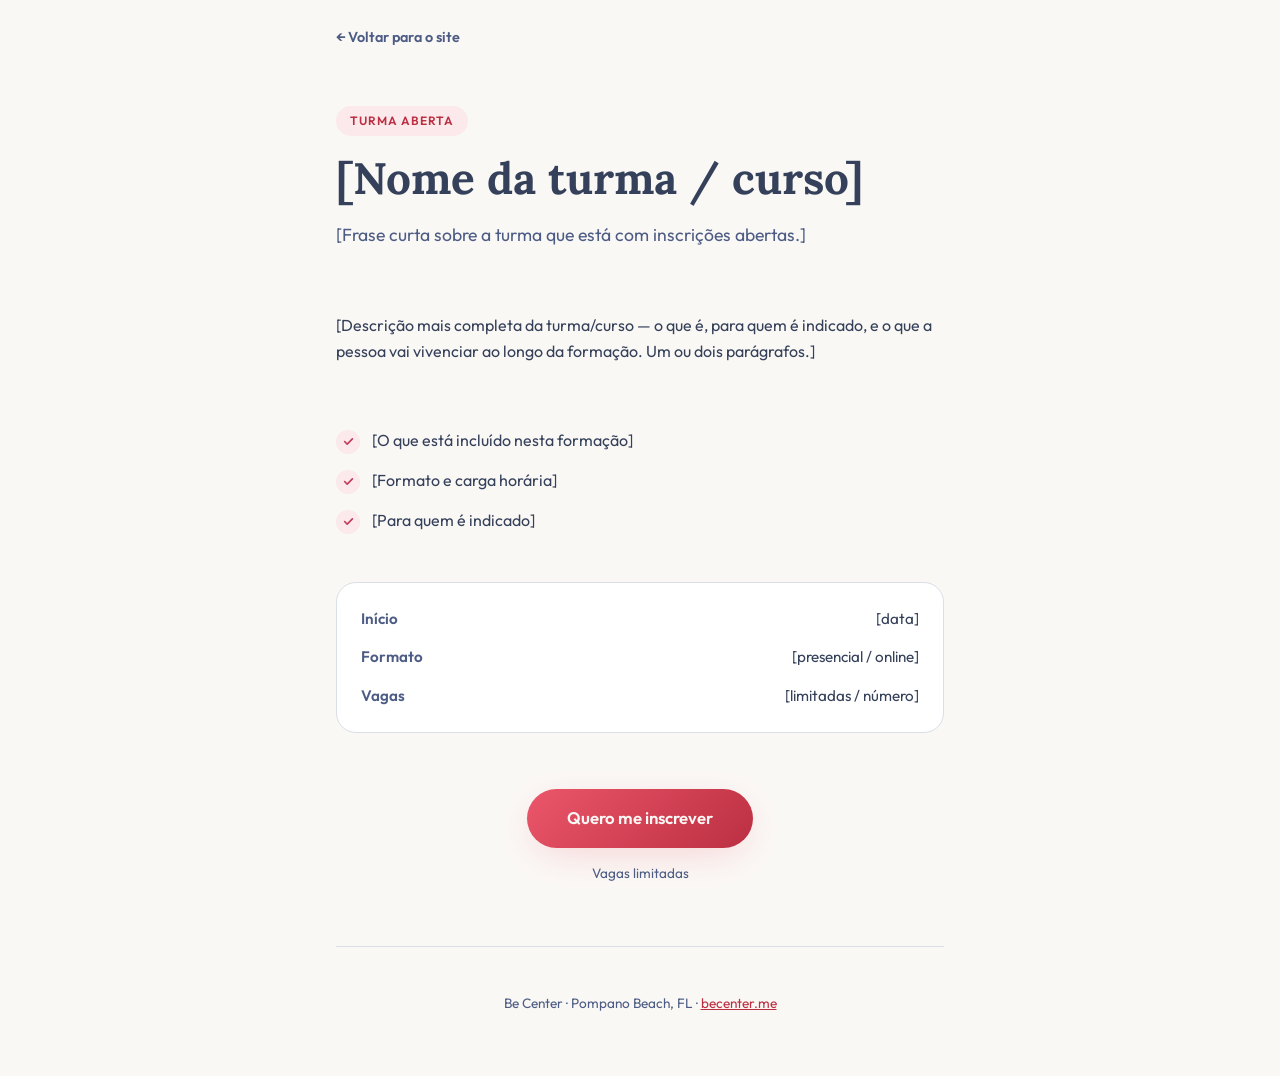
==== cursos/novo-curso/index.html @ d2df6587 "Add files via upload" ====
<!doctype html>
<html lang="pt-BR">
  <head>
    <meta charset="UTF-8" />
    <meta name="viewport" content="width=device-width, initial-scale=1.0" />
    <link rel="icon" href="/favicon.png" type="image/png" />

    <!--
      COURSE LANDING PAGE — placeholder content.
      When real course details arrive, replace every [PLACEHOLDER] below
      (both in the visible content AND in the meta tags — the meta tags
      control how this page looks when shared on WhatsApp/Instagram/etc,
      so they matter as much as the visible text).
    -->

    <title>[Nome da turma / curso] — Be Center</title>
    <meta name="description" content="[Frase curta sobre a turma que está com inscrições abertas.]" />

    <meta property="og:type" content="website" />
    <meta property="og:title" content="[Nome da turma / curso] — Be Center" />
    <meta property="og:description" content="[Frase curta sobre a turma que está com inscrições abertas.]" />
    <meta property="og:image" content="https://becenter.me/assets/logo-becenter-footer-CHUGjHAL.png" />
    <meta property="og:url" content="https://becenter.me/cursos/novo-curso/" />

    <meta name="twitter:card" content="summary_large_image" />
    <meta name="twitter:title" content="[Nome da turma / curso] — Be Center" />
    <meta name="twitter:description" content="[Frase curta sobre a turma que está com inscrições abertas.]" />

    <link rel="preconnect" href="https://fonts.googleapis.com" />
    <link rel="preconnect" href="https://fonts.gstatic.com" crossorigin />
    <link
      href="https://fonts.googleapis.com/css2?family=Lora:ital,wght@0,400;0,500;0,600;1,400;1,500&family=Outfit:wght@300;400;500;600&display=swap"
      rel="stylesheet"
    />
    <link rel="stylesheet" href="/assets/course-landing.css" />
  </head>

  <body>
    <div class="cl-container">
      <header class="cl-header">
        <a class="cl-back" href="/">← Voltar para o site</a>
      </header>

      <section class="cl-hero">
        <span class="cl-eyebrow">Turma aberta</span>
        <h1 class="cl-title">[Nome da turma / curso]</h1>
        <p class="cl-pitch">[Frase curta sobre a turma que está com inscrições abertas.]</p>
      </section>

      <section class="cl-section cl-body">
        <p>
          [Descrição mais completa da turma/curso — o que é, para quem é indicado,
          e o que a pessoa vai vivenciar ao longo da formação. Um ou dois parágrafos.]
        </p>
      </section>

      <section class="cl-section">
        <ul class="cl-highlights">
          <li>[O que está incluído nesta formação]</li>
          <li>[Formato e carga horária]</li>
          <li>[Para quem é indicado]</li>
        </ul>
      </section>

      <section class="cl-section">
        <div class="cl-info-panel">
          <div class="cl-info-row">
            <span class="cl-info-label">Início</span>
            <span class="cl-info-value">[data]</span>
          </div>
          <div class="cl-info-row">
            <span class="cl-info-label">Formato</span>
            <span class="cl-info-value">[presencial / online]</span>
          </div>
          <div class="cl-info-row">
            <span class="cl-info-label">Vagas</span>
            <span class="cl-info-value">[limitadas / número]</span>
          </div>
        </div>
      </section>

      <section class="cl-cta-section">
        <a class="cl-cta" href="https://forms.gle/SUBSTITUA-PELO-LINK" target="_blank" rel="noopener noreferrer">
          Quero me inscrever
        </a>
        <p class="cl-cta-note">Vagas limitadas</p>
      </section>

      <footer class="cl-footer">
        <p>Be Center · Pompano Beach, FL · <a href="/">becenter.me</a></p>
      </footer>
    </div>
  </body>
</html>
---- assets/course-landing.css ----
/* Shared styling for individual course/turma landing pages under /cursos/<slug>/.
   Matches the main site's palette and type (coral/ink, Lora + Outfit).
   Edit this file to restyle ALL course pages at once. */

:root {
  --background: 36 33% 97%;
  --ink: 224 26% 41%;
  --ink-deep: 222 26% 28%;
  --coral: 352 79% 63%;
  --coral-deep: 352 60% 46%;
  --coral-soft: 352 70% 95%;
  --border: 224 20% 88%;
  --radius: 1.25rem;
  --shadow-soft: 0 30px 60px -30px hsl(224 30% 30% / 0.18);
  --shadow-bloom: 0 10px 40px -10px hsl(352 79% 50% / 0.2);
  --ease-soft: cubic-bezier(0.22, 1, 0.36, 1);
}

* {
  box-sizing: border-box;
}

body {
  margin: 0;
  background: hsl(var(--background));
  color: hsl(var(--ink-deep));
  font-family: Outfit, system-ui, sans-serif;
  line-height: 1.6;
}

.cl-container {
  max-width: 42rem;
  margin: 0 auto;
  padding: 0 clamp(1.25rem, 4vw, 2rem);
}

.cl-header {
  padding: 1.5rem 0;
}

.cl-back {
  display: inline-flex;
  align-items: center;
  gap: 0.4rem;
  font-size: 0.9rem;
  font-weight: 600;
  color: hsl(var(--ink));
  text-decoration: none;
}

.cl-back:hover {
  color: hsl(var(--coral-deep));
}

.cl-hero {
  padding: 2rem 0 1.5rem;
}

.cl-eyebrow {
  display: inline-block;
  font-size: 0.75rem;
  font-weight: 600;
  letter-spacing: 0.08em;
  text-transform: uppercase;
  color: hsl(var(--coral-deep));
  background: hsl(var(--coral-soft));
  padding: 0.35rem 0.9rem;
  border-radius: 999px;
  margin-bottom: 1rem;
}

.cl-title {
  font-family: Lora, Georgia, serif;
  font-size: clamp(1.75rem, 5vw, 2.75rem);
  line-height: 1.2;
  margin: 0 0 1rem 0;
  color: hsl(var(--ink-deep));
}

.cl-pitch {
  font-size: 1.1rem;
  color: hsl(var(--ink));
  margin: 0;
}

.cl-section {
  padding: 1.5rem 0;
}

.cl-body p {
  font-size: 1rem;
  color: hsl(var(--ink-deep));
}

.cl-highlights {
  list-style: none;
  margin: 0;
  padding: 0;
  display: grid;
  gap: 0.9rem;
}

.cl-highlights li {
  display: flex;
  align-items: flex-start;
  gap: 0.75rem;
  font-size: 1rem;
}

.cl-highlights li::before {
  content: "";
  flex: 0 0 auto;
  width: 1.5rem;
  height: 1.5rem;
  margin-top: 0.1rem;
  border-radius: 999px;
  background: hsl(var(--coral-soft));
  background-image: url("data:image/svg+xml,%3Csvg xmlns='http://www.w3.org/2000/svg' viewBox='0 0 20 20' fill='none' stroke='%23c23b5a' stroke-width='2.5' stroke-linecap='round' stroke-linejoin='round'%3E%3Cpath d='M4 10l4 4 8-8'/%3E%3C/svg%3E");
  background-repeat: no-repeat;
  background-position: center;
  background-size: 0.8rem;
}

.cl-info-panel {
  background: hsl(0 0% 100%);
  border: 1px solid hsl(var(--border));
  border-radius: var(--radius);
  padding: 1.5rem;
  display: grid;
  gap: 0.9rem;
}

.cl-info-row {
  display: flex;
  justify-content: space-between;
  gap: 1rem;
  font-size: 0.95rem;
}

.cl-info-label {
  color: hsl(var(--ink));
  font-weight: 600;
}

.cl-info-value {
  color: hsl(var(--ink-deep));
  text-align: right;
}

.cl-cta-section {
  padding: 2rem 0 3rem;
  text-align: center;
}

.cl-cta {
  display: inline-flex;
  align-items: center;
  justify-content: center;
  padding: 1rem 2.5rem;
  border-radius: 999px;
  background: linear-gradient(135deg, hsl(var(--coral)), hsl(var(--coral-deep)));
  color: hsl(36 33% 97%);
  font-weight: 600;
  font-size: 1.05rem;
  text-decoration: none;
  box-shadow: var(--shadow-bloom);
  transition: transform 0.2s var(--ease-soft);
}

.cl-cta:hover {
  transform: translateY(-2px);
}

.cl-cta-note {
  margin-top: 0.9rem;
  font-size: 0.85rem;
  color: hsl(var(--ink));
}

.cl-footer {
  padding: 2rem 0 3rem;
  border-top: 1px solid hsl(var(--border));
  text-align: center;
  font-size: 0.85rem;
  color: hsl(var(--ink));
}

.cl-footer a {
  color: hsl(var(--coral-deep));
}
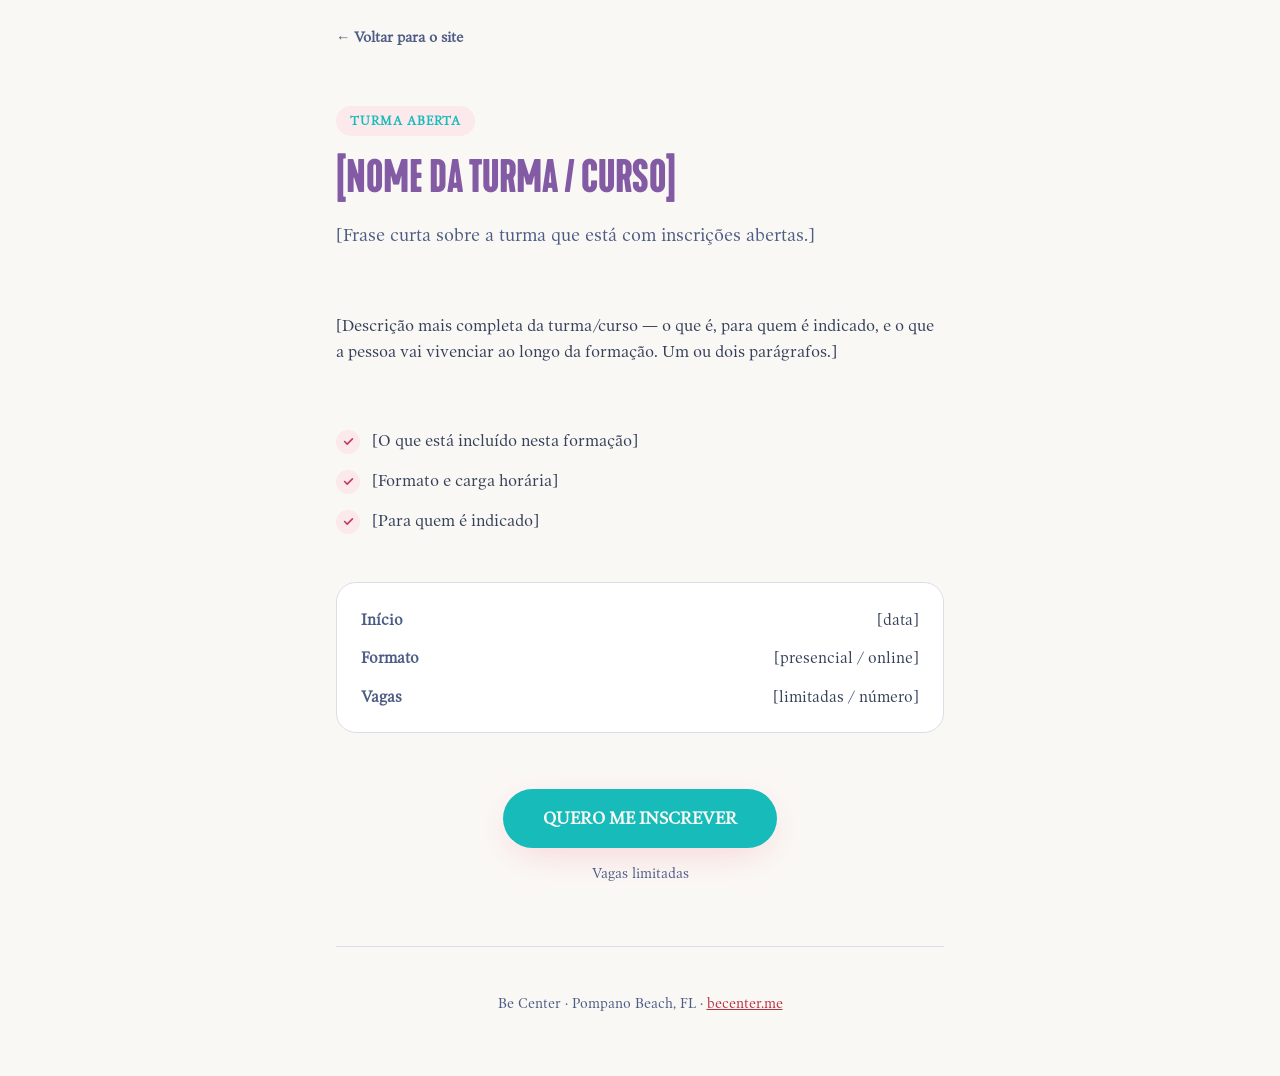
==== commit ab273a2f: "Add files via upload" ====
--- a/cursos/novo-curso/index.html
+++ b/cursos/novo-curso/index.html
@@ -3,7 +3,7 @@
   <head>
     <meta charset="UTF-8" />
     <meta name="viewport" content="width=device-width, initial-scale=1.0" />
-    <link rel="icon" href="/favicon.png" type="image/png" />
+    <link rel="icon" href="/assets/brand/be-favicon.svg" type="image/svg+xml" />
 
     <!--
       COURSE LANDING PAGE — placeholder content.
@@ -26,12 +26,7 @@
     <meta name="twitter:title" content="[Nome da turma / curso] — Be Center" />
     <meta name="twitter:description" content="[Frase curta sobre a turma que está com inscrições abertas.]" />
 
-    <link rel="preconnect" href="https://fonts.googleapis.com" />
-    <link rel="preconnect" href="https://fonts.gstatic.com" crossorigin />
-    <link
-      href="https://fonts.googleapis.com/css2?family=Lora:ital,wght@0,400;0,500;0,600;1,400;1,500&family=Outfit:wght@300;400;500;600&display=swap"
-      rel="stylesheet"
-    />
+    <link rel="stylesheet" href="/assets/custom-fonts.css" />
     <link rel="stylesheet" href="/assets/course-landing.css" />
   </head>
 
--- a/assets/custom-fonts.css
+++ b/assets/custom-fonts.css
@@ -0,0 +1,26 @@
+/* Be Center custom brand fonts.
+   Linked from every page (homepage + each /cursos/<slug>/ page) so the
+   font names below ("Kapra Neue" for headings, "Poynter OS Text" for body)
+   are available everywhere. Files live in assets/fonts/.
+   .woff is listed first (smaller, loads faster in modern browsers),
+   .otf is the fallback for anything that doesn't support .woff. */
+
+@font-face {
+  font-family: "Kapra Neue";
+  src:
+    url("fonts/kapra-neue-semibold-condensed.woff") format("woff"),
+    url("fonts/kapra-neue-semibold-condensed.otf") format("opentype");
+  font-weight: 600;
+  font-style: normal;
+  font-display: swap;
+}
+
+@font-face {
+  font-family: "Poynter OS Text";
+  src:
+    url("fonts/poynter-os-text-one-roman.woff") format("woff"),
+    url("fonts/poynter-os-text-one-roman.otf") format("opentype");
+  font-weight: 400;
+  font-style: normal;
+  font-display: swap;
+}
--- a/assets/course-landing.css
+++ b/assets/course-landing.css
@@ -1,5 +1,5 @@
 /* Shared styling for individual course/turma landing pages under /cursos/<slug>/.
-   Matches the main site's palette and type (coral/ink, Lora + Outfit).
+   Matches the main site's palette and type (coral/ink, Kapra Neue + Poynter OS Text).
    Edit this file to restyle ALL course pages at once. */
 
 :root {
@@ -24,7 +24,7 @@
   margin: 0;
   background: hsl(var(--background));
   color: hsl(var(--ink-deep));
-  font-family: Outfit, system-ui, sans-serif;
+  font-family: "Poynter OS Text", Georgia, serif;
   line-height: 1.6;
 }
 
@@ -62,7 +62,7 @@
   font-weight: 600;
   letter-spacing: 0.08em;
   text-transform: uppercase;
-  color: hsl(var(--coral-deep));
+  color: #17bbb9;
   background: hsl(var(--coral-soft));
   padding: 0.35rem 0.9rem;
   border-radius: 999px;
@@ -70,11 +70,13 @@
 }
 
 .cl-title {
-  font-family: Lora, Georgia, serif;
+  font-family: "Kapra Neue", system-ui, sans-serif;
+  text-transform: uppercase;
+  font-style: normal;
   font-size: clamp(1.75rem, 5vw, 2.75rem);
   line-height: 1.2;
   margin: 0 0 1rem 0;
-  color: hsl(var(--ink-deep));
+  color: #835aa4;
 }
 
 .cl-pitch {
@@ -158,8 +160,11 @@
   justify-content: center;
   padding: 1rem 2.5rem;
   border-radius: 999px;
-  background: linear-gradient(135deg, hsl(var(--coral)), hsl(var(--coral-deep)));
+  background: #17bbb9;
   color: hsl(36 33% 97%);
+  font-family: "Poynter OS Text", Georgia, serif;
+  text-transform: uppercase;
+  font-style: normal;
   font-weight: 600;
   font-size: 1.05rem;
   text-decoration: none;
